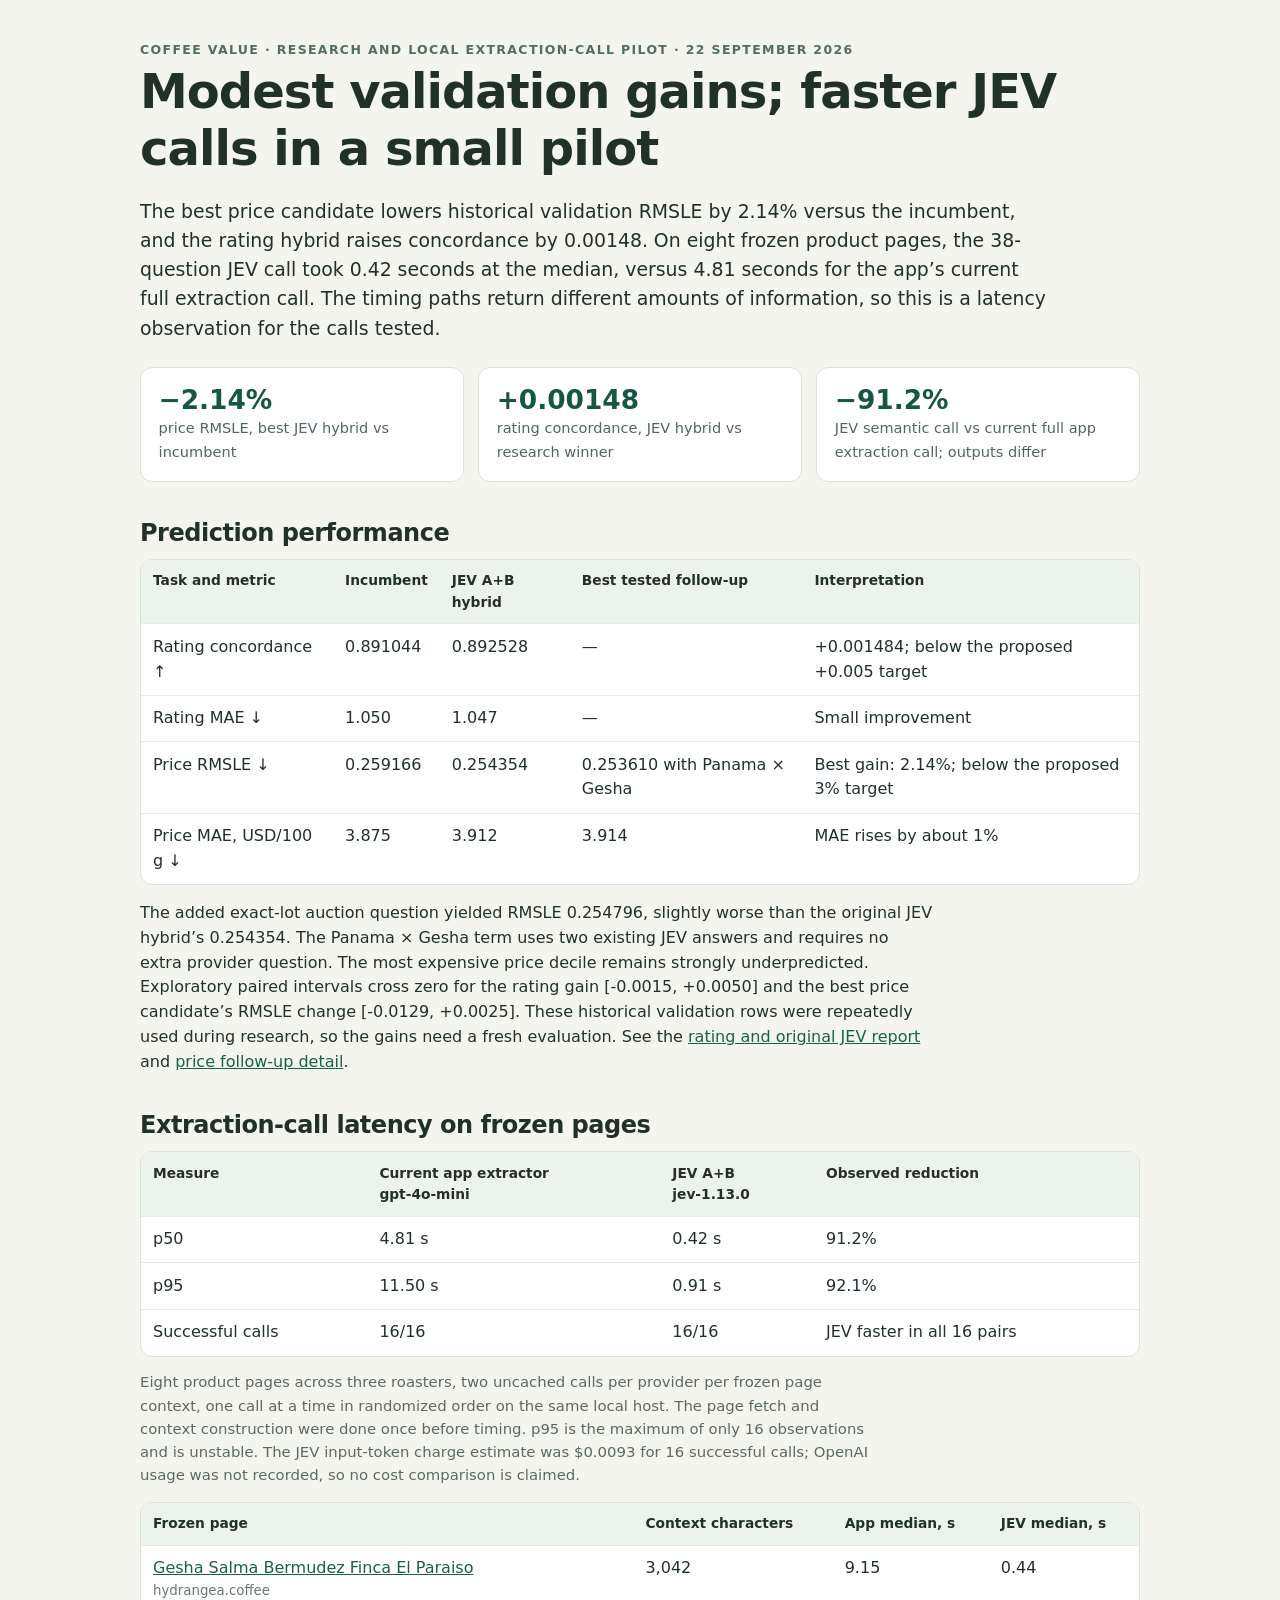
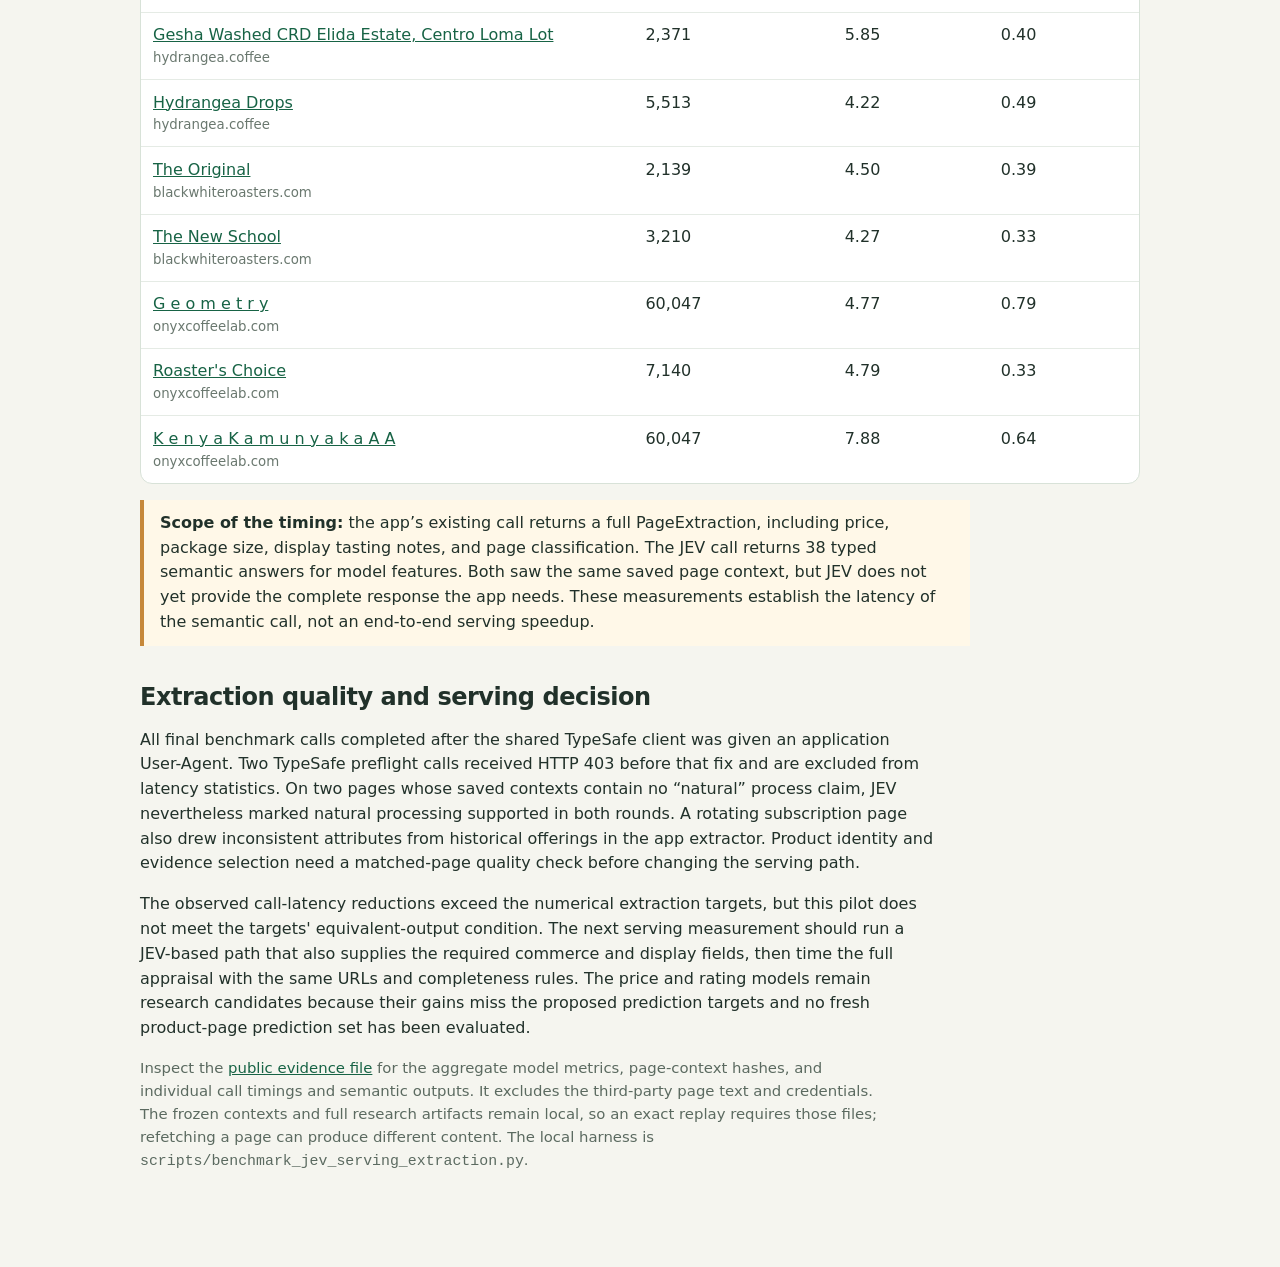
==== static/jev/jev-results-showcase.html @ 1fd3e6df "Publish JEV research note on lightweight app" ====
<!doctype html>
<html lang="en"><head><meta charset="utf-8"><meta name="viewport" content="width=device-width, initial-scale=1">
<title>JEV validation gains and extraction-call pilot</title>
<style>
:root { color-scheme: light; }
body { margin: 0; background: #f5f5ef; color: #21312a; font: 16px/1.55 system-ui, sans-serif; }
main { max-width: 1000px; margin: 0 auto; padding: 2.5rem 1.2rem 5rem; }
h1,h2 { line-height: 1.2; letter-spacing: -.02em; } h1 { font-size: clamp(2rem,5vw,3rem); margin: .2rem 0 1rem; }
h2 { margin: 2.3rem 0 .7rem; } p { max-width: 78ch; }
.eyebrow { color: #536e5e; font-size: .78rem; font-weight: 700; letter-spacing: .11em; text-transform: uppercase; }
.lead { font-size: 1.18rem; max-width: 76ch; }
.cards { display: grid; grid-template-columns: repeat(auto-fit,minmax(230px,1fr)); gap: .9rem; margin: 1.5rem 0; }
.card { background: white; border: 1px solid #d8e2d8; border-radius: 12px; padding: 1rem 1.1rem; }
.card strong { display:block; font-size: 1.65rem; line-height: 1.2; color: #14593d; }
.card span { color:#53665b; font-size:.91rem; }
.table-wrap { overflow-x:auto; background:white; border:1px solid #d8e2d8; border-radius:12px; }
table { width:100%; border-collapse:collapse; min-width:660px; } th,td { padding:.65rem .75rem; text-align:left; border-bottom:1px solid #e5ebe5; vertical-align:top; }
th { background:#ecf3ec; font-size:.86rem; } tr:last-child td { border-bottom:0; } td small { display:block; color:#6a786f; }
.note { border-left:4px solid #c6883a; background:#fff8e8; padding:.7rem 1rem; }
.muted { color:#5b6a60; font-size:.93rem; } a { color:#176345; }
</style></head><body><main>
<div class="eyebrow">Coffee value · research and local extraction-call pilot · 22 September 2026</div>
<h1>Modest validation gains; faster JEV calls in a small pilot</h1>
<p class="lead">The best price candidate lowers historical validation RMSLE by 2.14% versus the incumbent, and the rating hybrid raises concordance by 0.00148. On eight frozen product pages, the 38-question JEV call took 0.42 seconds at the median, versus 4.81 seconds for the app’s current full extraction call. The timing paths return different amounts of information, so this is a latency observation for the calls tested.</p>
<div class="cards">
  <div class="card"><strong>−2.14%</strong><span>price RMSLE, best JEV hybrid vs incumbent</span></div>
  <div class="card"><strong>+0.00148</strong><span>rating concordance, JEV hybrid vs research winner</span></div>
  <div class="card"><strong>−91.2%</strong><span>JEV semantic call vs current full app extraction call; outputs differ</span></div>
</div>
<h2>Prediction performance</h2>
<div class="table-wrap"><table><thead><tr><th>Task and metric</th><th>Incumbent</th><th>JEV A+B hybrid</th><th>Best tested follow-up</th><th>Interpretation</th></tr></thead><tbody>
<tr><td>Rating concordance ↑</td><td>0.891044</td><td>0.892528</td><td>—</td><td>+0.001484; below the proposed +0.005 target</td></tr>
<tr><td>Rating MAE ↓</td><td>1.050</td><td>1.047</td><td>—</td><td>Small improvement</td></tr>
<tr><td>Price RMSLE ↓</td><td>0.259166</td><td>0.254354</td><td>0.253610 with Panama × Gesha</td><td>Best gain: 2.14%; below the proposed 3% target</td></tr>
<tr><td>Price MAE, USD/100 g ↓</td><td>3.875</td><td>3.912</td><td>3.914</td><td>MAE rises by about 1%</td></tr>
</tbody></table></div>
<p>The added exact-lot auction question yielded RMSLE 0.254796, slightly worse than the original JEV hybrid’s 0.254354. The Panama × Gesha term uses two existing JEV answers and requires no extra provider question. The most expensive price decile remains strongly underpredicted. Exploratory paired intervals cross zero for the rating gain [-0.0015, +0.0050] and the best price candidate’s RMSLE change [-0.0129, +0.0025]. These historical validation rows were repeatedly used during research, so the gains need a fresh evaluation. See the <a href="jev-training-results.html">rating and original JEV report</a> and <a href="jev-auction-results.html">price follow-up detail</a>.</p>
<h2>Extraction-call latency on frozen pages</h2>
<div class="table-wrap"><table><thead><tr><th>Measure</th><th>Current app extractor<br>gpt-4o-mini</th><th>JEV A+B<br>jev-1.13.0</th><th>Observed reduction</th></tr></thead><tbody>
<tr><td>p50</td><td>4.81 s</td><td>0.42 s</td><td>91.2%</td></tr>
<tr><td>p95</td><td>11.50 s</td><td>0.91 s</td><td>92.1%</td></tr>
<tr><td>Successful calls</td><td>16/16</td><td>16/16</td><td>JEV faster in all 16 pairs</td></tr>
</tbody></table></div>
<p class="muted">Eight product pages across three roasters, two uncached calls per provider per frozen page context, one call at a time in randomized order on the same local host. The page fetch and context construction were done once before timing. p95 is the maximum of only 16 observations and is unstable. The JEV input-token charge estimate was $0.0093 for 16 successful calls; OpenAI usage was not recorded, so no cost comparison is claimed.</p>
<div class="table-wrap"><table><thead><tr><th>Frozen page</th><th>Context characters</th><th>App median, s</th><th>JEV median, s</th></tr></thead><tbody><tr><td><a href="https://hydrangea.coffee/products/salma-bermudez">Gesha Salma Bermudez Finca El Paraiso</a><small>hydrangea.coffee</small></td><td>3,042</td><td>9.15</td><td>0.44</td></tr><tr><td><a href="https://hydrangea.coffee/products/gesha-washed-crd-elida-estate-centro-loma-lot">Gesha Washed CRD Elida Estate, Centro Loma Lot</a><small>hydrangea.coffee</small></td><td>2,371</td><td>5.85</td><td>0.40</td></tr><tr><td><a href="https://hydrangea.coffee/products/sub">Hydrangea Drops</a><small>hydrangea.coffee</small></td><td>5,513</td><td>4.22</td><td>0.49</td></tr><tr><td><a href="https://www.blackwhiteroasters.com/products/the-original-1">The Original</a><small>blackwhiteroasters.com</small></td><td>2,139</td><td>4.50</td><td>0.39</td></tr><tr><td><a href="https://www.blackwhiteroasters.com/products/r-the-new-school">The New School</a><small>blackwhiteroasters.com</small></td><td>3,210</td><td>4.27</td><td>0.33</td></tr><tr><td><a href="https://onyxcoffeelab.com/products/geometry">G e o m e t r y</a><small>onyxcoffeelab.com</small></td><td>60,047</td><td>4.77</td><td>0.79</td></tr><tr><td><a href="https://onyxcoffeelab.com/products/roasters-choice">Roaster&#x27;s Choice</a><small>onyxcoffeelab.com</small></td><td>7,140</td><td>4.79</td><td>0.33</td></tr><tr><td><a href="https://onyxcoffeelab.com/products/kenya-kamunyaka-aa">K e n y a K a m u n y a k a A A</a><small>onyxcoffeelab.com</small></td><td>60,047</td><td>7.88</td><td>0.64</td></tr></tbody></table></div>
<p class="note"><strong>Scope of the timing:</strong> the app’s existing call returns a full PageExtraction, including price, package size, display tasting notes, and page classification. The JEV call returns 38 typed semantic answers for model features. Both saw the same saved page context, but JEV does not yet provide the complete response the app needs. These measurements establish the latency of the semantic call, not an end-to-end serving speedup.</p>
<h2>Extraction quality and serving decision</h2>
<p>All final benchmark calls completed after the shared TypeSafe client was given an application User-Agent. Two TypeSafe preflight calls received HTTP 403 before that fix and are excluded from latency statistics. On two pages whose saved contexts contain no “natural” process claim, JEV nevertheless marked natural processing supported in both rounds. A rotating subscription page also drew inconsistent attributes from historical offerings in the app extractor. Product identity and evidence selection need a matched-page quality check before changing the serving path.</p>
<p>The observed call-latency reductions exceed the numerical extraction targets, but this pilot does not meet the targets' equivalent-output condition. The next serving measurement should run a JEV-based path that also supplies the required commerce and display fields, then time the full appraisal with the same URLs and completeness rules. The price and rating models remain research candidates because their gains miss the proposed prediction targets and no fresh product-page prediction set has been evaluated.</p>
<p class="muted">Inspect the <a href="jev-results-data.json">public evidence file</a> for the aggregate model metrics, page-context hashes, and individual call timings and semantic outputs. It excludes the third-party page text and credentials. The frozen contexts and full research artifacts remain local, so an exact replay requires those files; refetching a page can produce different content. The local harness is <code>scripts/benchmark_jev_serving_extraction.py</code>.</p>
</main></body></html>
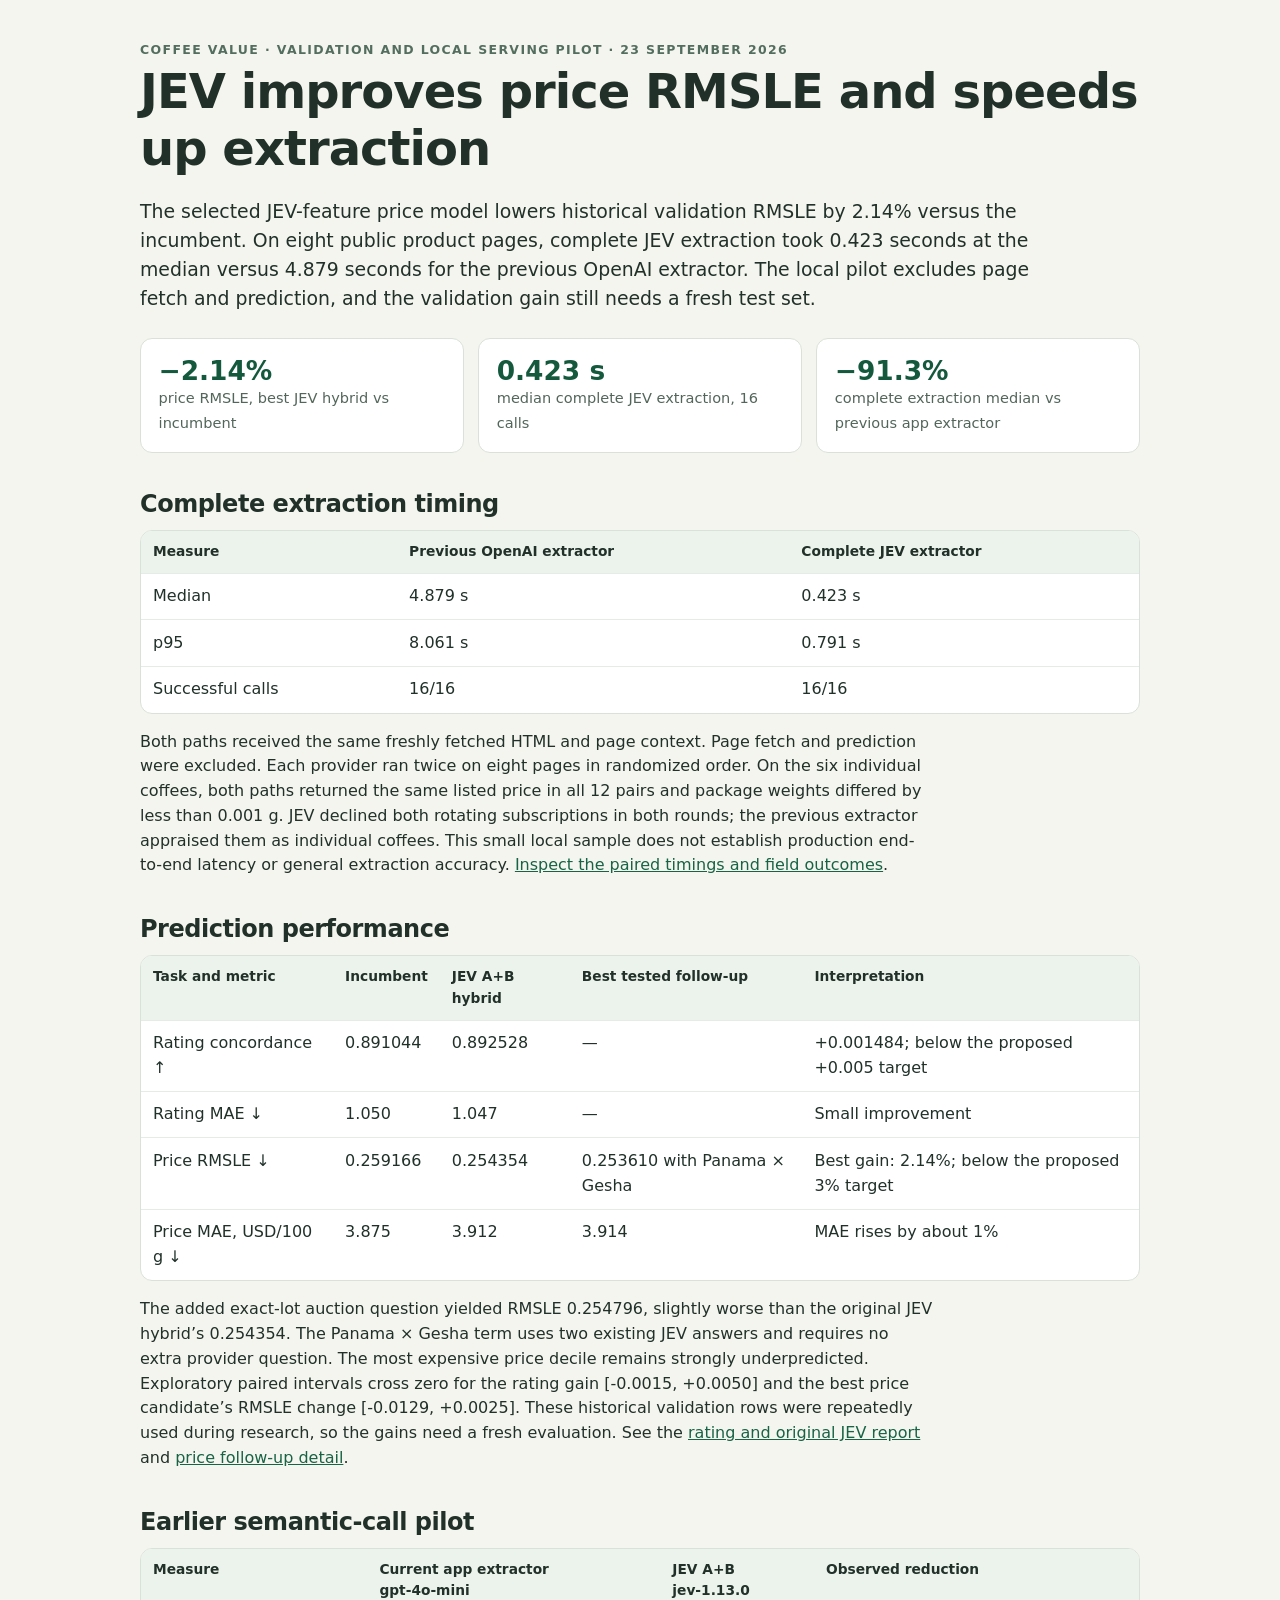
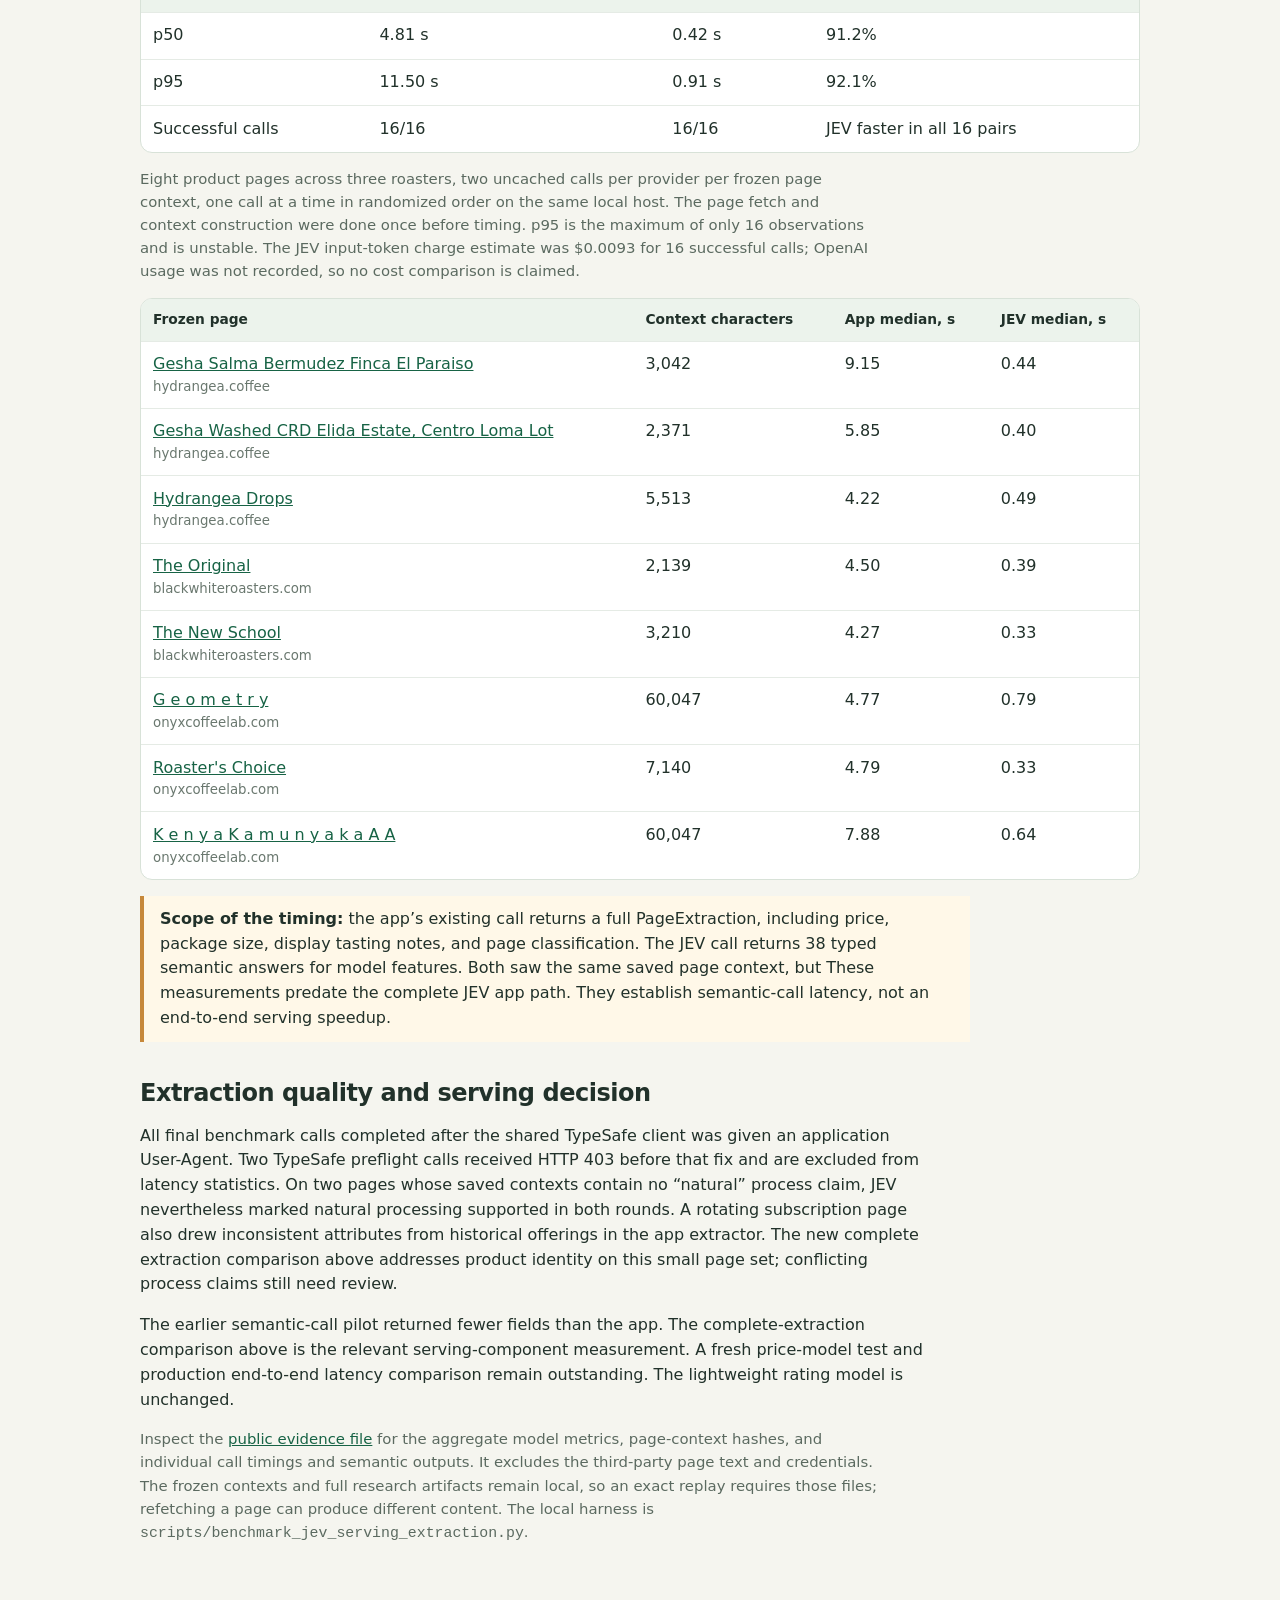
==== commit 1dc9e40c: "Serve JEV extraction and selected price model" ====
--- a/static/jev/jev-results-showcase.html
+++ b/static/jev/jev-results-showcase.html
@@ -1,6 +1,6 @@
 <!doctype html>
 <html lang="en"><head><meta charset="utf-8"><meta name="viewport" content="width=device-width, initial-scale=1">
-<title>JEV validation gains and extraction-call pilot</title>
+<title>JEV price validation and complete extraction timing</title>
 <style>
 :root { color-scheme: light; }
 body { margin: 0; background: #f5f5ef; color: #21312a; font: 16px/1.55 system-ui, sans-serif; }
@@ -19,14 +19,21 @@
 .note { border-left:4px solid #c6883a; background:#fff8e8; padding:.7rem 1rem; }
 .muted { color:#5b6a60; font-size:.93rem; } a { color:#176345; }
 </style></head><body><main>
-<div class="eyebrow">Coffee value · research and local extraction-call pilot · 22 September 2026</div>
-<h1>Modest validation gains; faster JEV calls in a small pilot</h1>
-<p class="lead">The best price candidate lowers historical validation RMSLE by 2.14% versus the incumbent, and the rating hybrid raises concordance by 0.00148. On eight frozen product pages, the 38-question JEV call took 0.42 seconds at the median, versus 4.81 seconds for the app’s current full extraction call. The timing paths return different amounts of information, so this is a latency observation for the calls tested.</p>
+<div class="eyebrow">Coffee value · validation and local serving pilot · 23 September 2026</div>
+<h1>JEV improves price RMSLE and speeds up extraction</h1>
+<p class="lead">The selected JEV-feature price model lowers historical validation RMSLE by 2.14% versus the incumbent. On eight public product pages, complete JEV extraction took 0.423 seconds at the median versus 4.879 seconds for the previous OpenAI extractor. The local pilot excludes page fetch and prediction, and the validation gain still needs a fresh test set.</p>
 <div class="cards">
   <div class="card"><strong>−2.14%</strong><span>price RMSLE, best JEV hybrid vs incumbent</span></div>
-  <div class="card"><strong>+0.00148</strong><span>rating concordance, JEV hybrid vs research winner</span></div>
-  <div class="card"><strong>−91.2%</strong><span>JEV semantic call vs current full app extraction call; outputs differ</span></div>
+  <div class="card"><strong>0.423 s</strong><span>median complete JEV extraction, 16 calls</span></div>
+  <div class="card"><strong>−91.3%</strong><span>complete extraction median vs previous app extractor</span></div>
 </div>
+<h2>Complete extraction timing</h2>
+<div class="table-wrap"><table><thead><tr><th>Measure</th><th>Previous OpenAI extractor</th><th>Complete JEV extractor</th></tr></thead><tbody>
+<tr><td>Median</td><td>4.879 s</td><td>0.423 s</td></tr>
+<tr><td>p95</td><td>8.061 s</td><td>0.791 s</td></tr>
+<tr><td>Successful calls</td><td>16/16</td><td>16/16</td></tr>
+</tbody></table></div>
+<p>Both paths received the same freshly fetched HTML and page context. Page fetch and prediction were excluded. Each provider ran twice on eight pages in randomized order. On the six individual coffees, both paths returned the same listed price in all 12 pairs and package weights differed by less than 0.001 g. JEV declined both rotating subscriptions in both rounds; the previous extractor appraised them as individual coffees. This small local sample does not establish production end-to-end latency or general extraction accuracy. <a href="jev-complete-extraction-data.json">Inspect the paired timings and field outcomes</a>.</p>
 <h2>Prediction performance</h2>
 <div class="table-wrap"><table><thead><tr><th>Task and metric</th><th>Incumbent</th><th>JEV A+B hybrid</th><th>Best tested follow-up</th><th>Interpretation</th></tr></thead><tbody>
 <tr><td>Rating concordance ↑</td><td>0.891044</td><td>0.892528</td><td>—</td><td>+0.001484; below the proposed +0.005 target</td></tr>
@@ -35,7 +42,7 @@
 <tr><td>Price MAE, USD/100 g ↓</td><td>3.875</td><td>3.912</td><td>3.914</td><td>MAE rises by about 1%</td></tr>
 </tbody></table></div>
 <p>The added exact-lot auction question yielded RMSLE 0.254796, slightly worse than the original JEV hybrid’s 0.254354. The Panama × Gesha term uses two existing JEV answers and requires no extra provider question. The most expensive price decile remains strongly underpredicted. Exploratory paired intervals cross zero for the rating gain [-0.0015, +0.0050] and the best price candidate’s RMSLE change [-0.0129, +0.0025]. These historical validation rows were repeatedly used during research, so the gains need a fresh evaluation. See the <a href="jev-training-results.html">rating and original JEV report</a> and <a href="jev-auction-results.html">price follow-up detail</a>.</p>
-<h2>Extraction-call latency on frozen pages</h2>
+<h2>Earlier semantic-call pilot</h2>
 <div class="table-wrap"><table><thead><tr><th>Measure</th><th>Current app extractor<br>gpt-4o-mini</th><th>JEV A+B<br>jev-1.13.0</th><th>Observed reduction</th></tr></thead><tbody>
 <tr><td>p50</td><td>4.81 s</td><td>0.42 s</td><td>91.2%</td></tr>
 <tr><td>p95</td><td>11.50 s</td><td>0.91 s</td><td>92.1%</td></tr>
@@ -43,9 +50,9 @@
 </tbody></table></div>
 <p class="muted">Eight product pages across three roasters, two uncached calls per provider per frozen page context, one call at a time in randomized order on the same local host. The page fetch and context construction were done once before timing. p95 is the maximum of only 16 observations and is unstable. The JEV input-token charge estimate was $0.0093 for 16 successful calls; OpenAI usage was not recorded, so no cost comparison is claimed.</p>
 <div class="table-wrap"><table><thead><tr><th>Frozen page</th><th>Context characters</th><th>App median, s</th><th>JEV median, s</th></tr></thead><tbody><tr><td><a href="https://hydrangea.coffee/products/salma-bermudez">Gesha Salma Bermudez Finca El Paraiso</a><small>hydrangea.coffee</small></td><td>3,042</td><td>9.15</td><td>0.44</td></tr><tr><td><a href="https://hydrangea.coffee/products/gesha-washed-crd-elida-estate-centro-loma-lot">Gesha Washed CRD Elida Estate, Centro Loma Lot</a><small>hydrangea.coffee</small></td><td>2,371</td><td>5.85</td><td>0.40</td></tr><tr><td><a href="https://hydrangea.coffee/products/sub">Hydrangea Drops</a><small>hydrangea.coffee</small></td><td>5,513</td><td>4.22</td><td>0.49</td></tr><tr><td><a href="https://www.blackwhiteroasters.com/products/the-original-1">The Original</a><small>blackwhiteroasters.com</small></td><td>2,139</td><td>4.50</td><td>0.39</td></tr><tr><td><a href="https://www.blackwhiteroasters.com/products/r-the-new-school">The New School</a><small>blackwhiteroasters.com</small></td><td>3,210</td><td>4.27</td><td>0.33</td></tr><tr><td><a href="https://onyxcoffeelab.com/products/geometry">G e o m e t r y</a><small>onyxcoffeelab.com</small></td><td>60,047</td><td>4.77</td><td>0.79</td></tr><tr><td><a href="https://onyxcoffeelab.com/products/roasters-choice">Roaster&#x27;s Choice</a><small>onyxcoffeelab.com</small></td><td>7,140</td><td>4.79</td><td>0.33</td></tr><tr><td><a href="https://onyxcoffeelab.com/products/kenya-kamunyaka-aa">K e n y a K a m u n y a k a A A</a><small>onyxcoffeelab.com</small></td><td>60,047</td><td>7.88</td><td>0.64</td></tr></tbody></table></div>
-<p class="note"><strong>Scope of the timing:</strong> the app’s existing call returns a full PageExtraction, including price, package size, display tasting notes, and page classification. The JEV call returns 38 typed semantic answers for model features. Both saw the same saved page context, but JEV does not yet provide the complete response the app needs. These measurements establish the latency of the semantic call, not an end-to-end serving speedup.</p>
+<p class="note"><strong>Scope of the timing:</strong> the app’s existing call returns a full PageExtraction, including price, package size, display tasting notes, and page classification. The JEV call returns 38 typed semantic answers for model features. Both saw the same saved page context, but These measurements predate the complete JEV app path. They establish semantic-call latency, not an end-to-end serving speedup.</p>
 <h2>Extraction quality and serving decision</h2>
-<p>All final benchmark calls completed after the shared TypeSafe client was given an application User-Agent. Two TypeSafe preflight calls received HTTP 403 before that fix and are excluded from latency statistics. On two pages whose saved contexts contain no “natural” process claim, JEV nevertheless marked natural processing supported in both rounds. A rotating subscription page also drew inconsistent attributes from historical offerings in the app extractor. Product identity and evidence selection need a matched-page quality check before changing the serving path.</p>
-<p>The observed call-latency reductions exceed the numerical extraction targets, but this pilot does not meet the targets' equivalent-output condition. The next serving measurement should run a JEV-based path that also supplies the required commerce and display fields, then time the full appraisal with the same URLs and completeness rules. The price and rating models remain research candidates because their gains miss the proposed prediction targets and no fresh product-page prediction set has been evaluated.</p>
+<p>All final benchmark calls completed after the shared TypeSafe client was given an application User-Agent. Two TypeSafe preflight calls received HTTP 403 before that fix and are excluded from latency statistics. On two pages whose saved contexts contain no “natural” process claim, JEV nevertheless marked natural processing supported in both rounds. A rotating subscription page also drew inconsistent attributes from historical offerings in the app extractor. The new complete extraction comparison above addresses product identity on this small page set; conflicting process claims still need review.</p>
+<p>The earlier semantic-call pilot returned fewer fields than the app. The complete-extraction comparison above is the relevant serving-component measurement. A fresh price-model test and production end-to-end latency comparison remain outstanding. The lightweight rating model is unchanged.</p>
 <p class="muted">Inspect the <a href="jev-results-data.json">public evidence file</a> for the aggregate model metrics, page-context hashes, and individual call timings and semantic outputs. It excludes the third-party page text and credentials. The frozen contexts and full research artifacts remain local, so an exact replay requires those files; refetching a page can produce different content. The local harness is <code>scripts/benchmark_jev_serving_extraction.py</code>.</p>
 </main></body></html>
